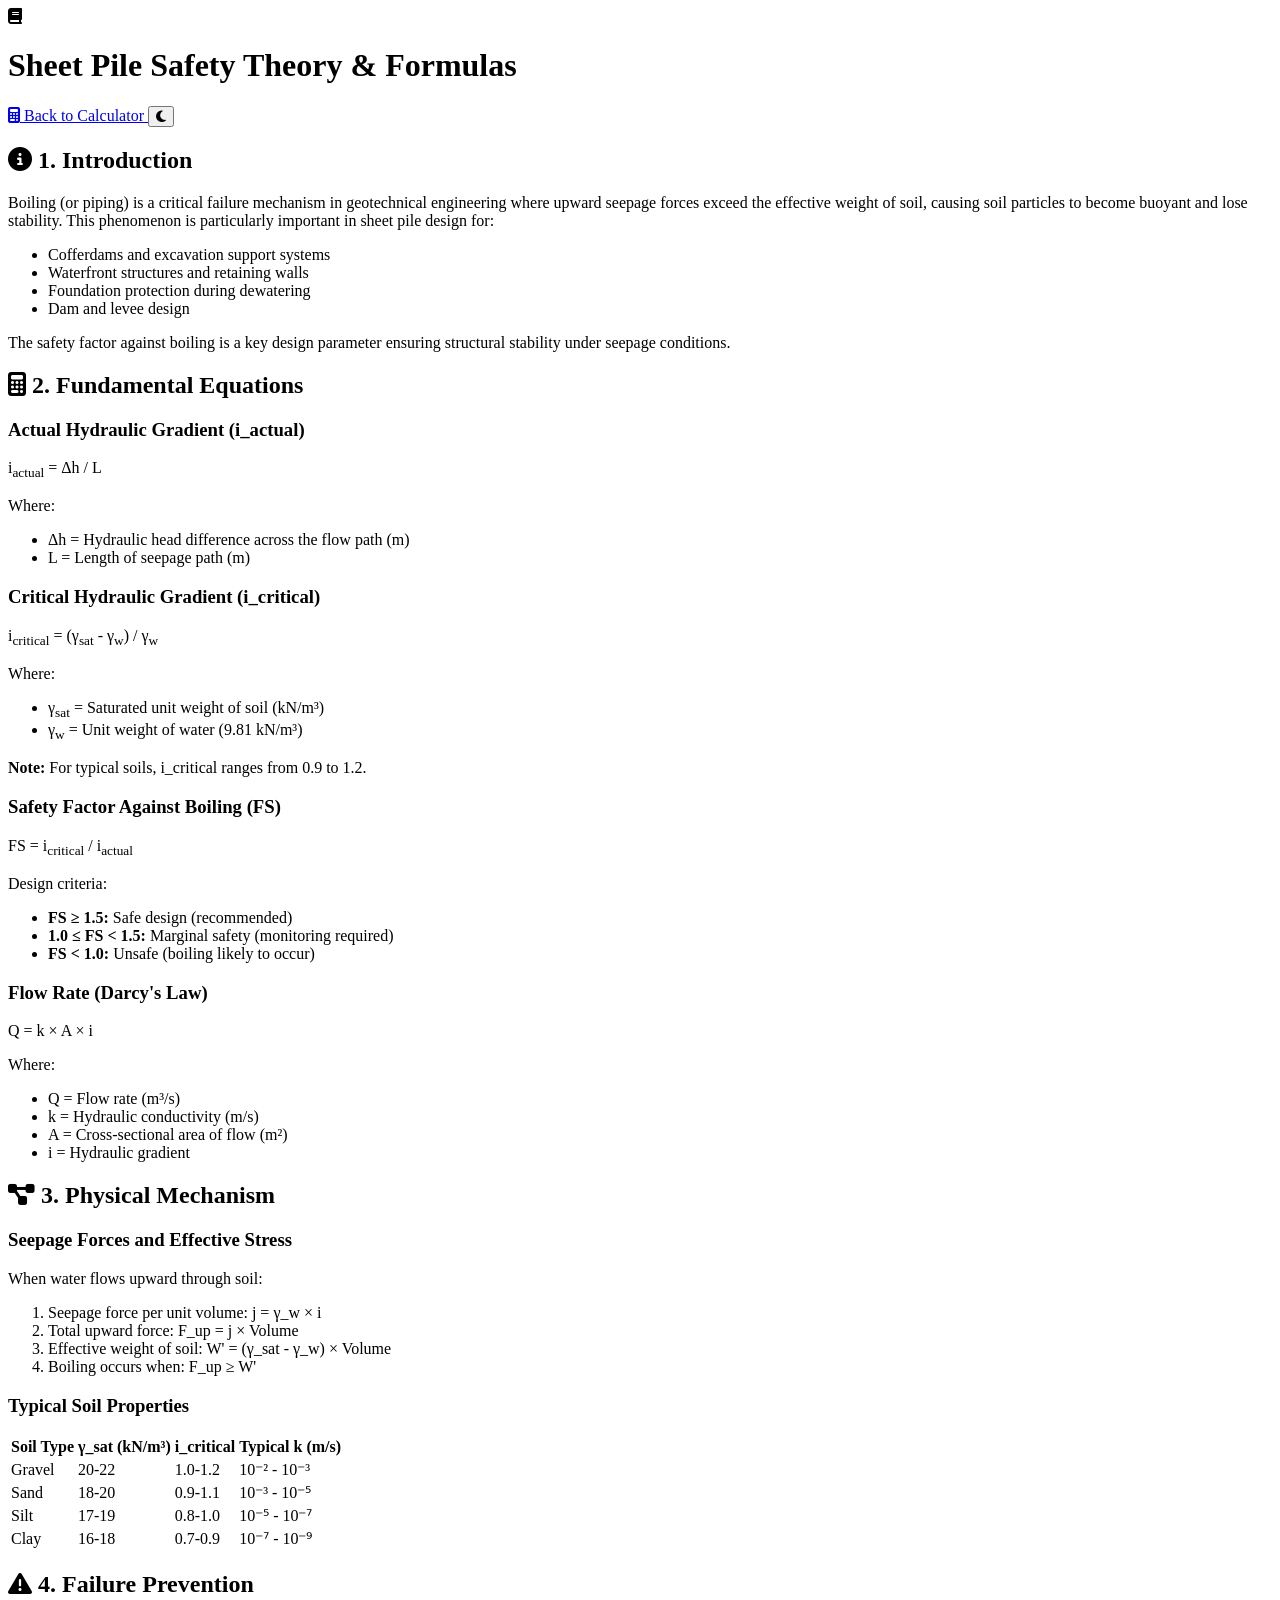
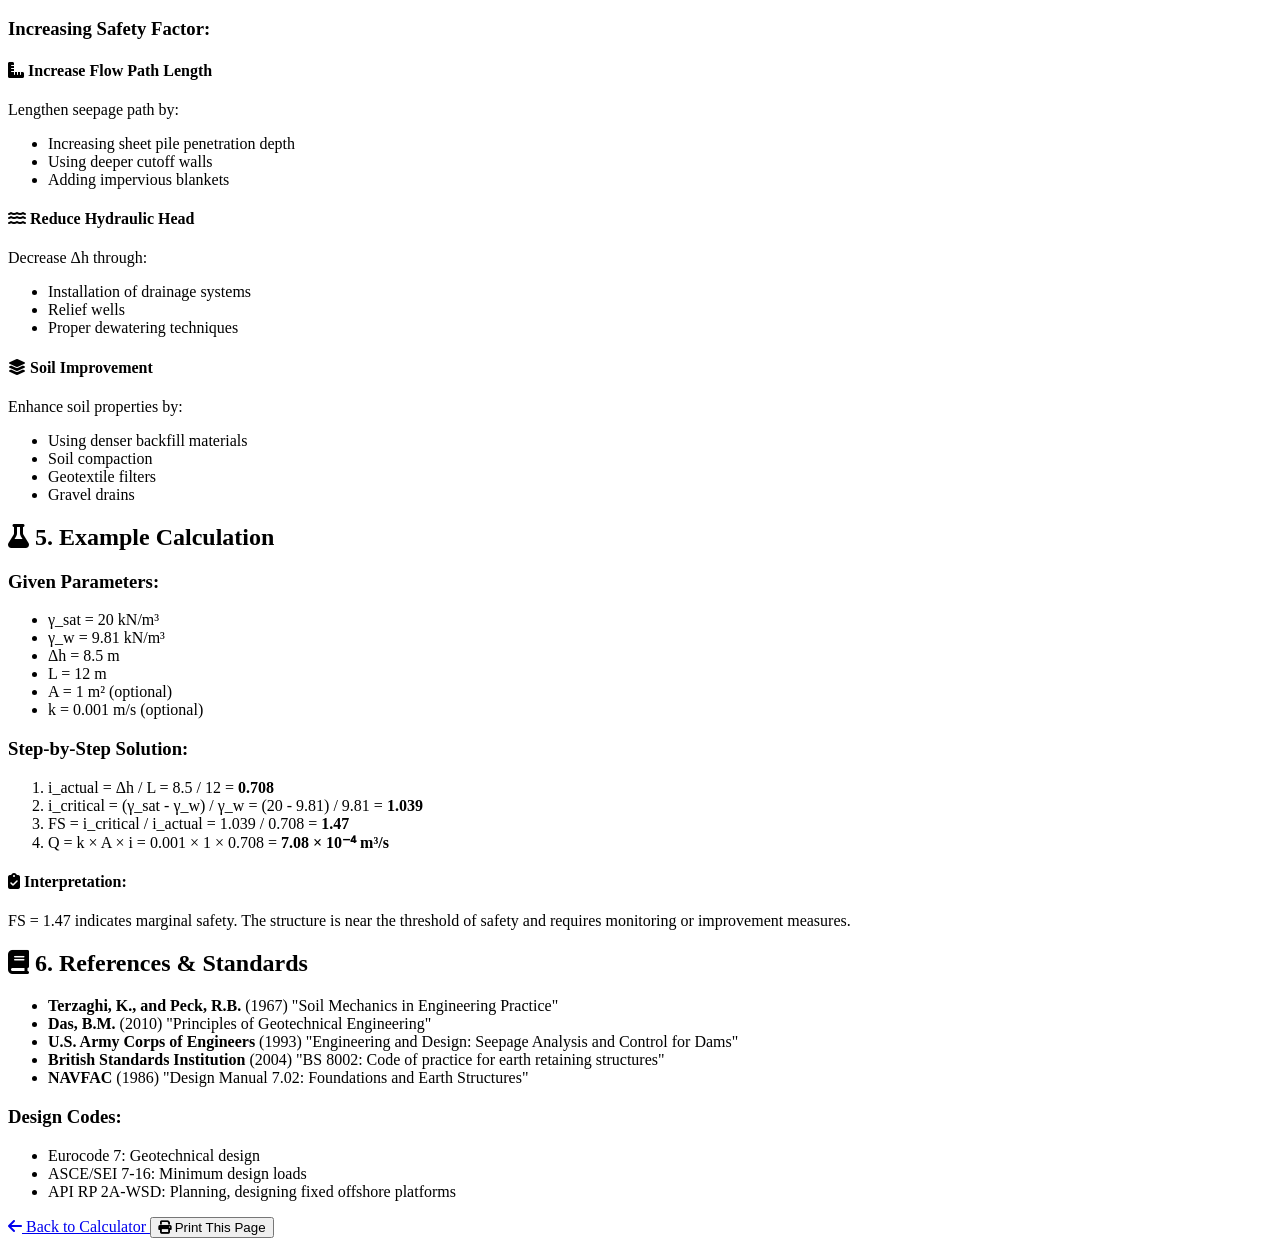
==== theory.html @ e041d914 "Create theory.html" ====
<!DOCTYPE html>
<html lang="en">
<head>
<meta charset="UTF-8">
<meta name="viewport" content="width=device-width, initial-scale=1.0">
<title>Sheet Pile Safety Theory</title>
<link href="https://fonts.googleapis.com/css2?family=Inter:wght@400;500;600;700&display=swap" rel="stylesheet">
<link rel="stylesheet" href="https://cdnjs.cloudflare.com/ajax/libs/font-awesome/6.4.0/css/all.min.css">
<link rel="stylesheet" href="style.css">
</head>
<body>
<header class="main-header">
<div class="header-content">
<div class="logo">
<i class="fas fa-book"></i>
<h1>Sheet Pile Safety Theory & Formulas</h1>
</div>
<div class="header-actions">
<a href="index.html" class="btn btn-outline">
<i class="fas fa-calculator"></i> Back to Calculator
</a>
<button id="themeToggle" class="theme-toggle">
<i class="fas fa-moon"></i>
</button>
</div>
</div>
</header>

<div class="container-theory">
<section>
<h2><i class="fas fa-info-circle"></i> 1. Introduction</h2>
<p>Boiling (or piping) is a critical failure mechanism in geotechnical engineering where upward seepage forces exceed the effective weight of soil, causing soil particles to become buoyant and lose stability. This phenomenon is particularly important in sheet pile design for:</p>
<ul>
<li>Cofferdams and excavation support systems</li>
<li>Waterfront structures and retaining walls</li>
<li>Foundation protection during dewatering</li>
<li>Dam and levee design</li>
</ul>
<p>The safety factor against boiling is a key design parameter ensuring structural stability under seepage conditions.</p>
</section>

<section>
<h2><i class="fas fa-calculator"></i> 2. Fundamental Equations</h2>

<div class="formula-box">
<h3>Actual Hydraulic Gradient (i_actual)</h3>
<div class="formula">
i<sub>actual</sub> = Δh / L
</div>
<p>Where:</p>
<ul>
<li>Δh = Hydraulic head difference across the flow path (m)</li>
<li>L = Length of seepage path (m)</li>
</ul>
</div>

<div class="formula-box">
<h3>Critical Hydraulic Gradient (i_critical)</h3>
<div class="formula">
i<sub>critical</sub> = (γ<sub>sat</sub> - γ<sub>w</sub>) / γ<sub>w</sub>
</div>
<p>Where:</p>
<ul>
<li>γ<sub>sat</sub> = Saturated unit weight of soil (kN/m³)</li>
<li>γ<sub>w</sub> = Unit weight of water (9.81 kN/m³)</li>
</ul>
<p><strong>Note:</strong> For typical soils, i_critical ranges from 0.9 to 1.2.</p>
</div>

<div class="formula-box">
<h3>Safety Factor Against Boiling (FS)</h3>
<div class="formula">
FS = i<sub>critical</sub> / i<sub>actual</sub>
</div>
<p>Design criteria:</p>
<ul>
<li><strong>FS ≥ 1.5:</strong> Safe design (recommended)</li>
<li><strong>1.0 ≤ FS < 1.5:</strong> Marginal safety (monitoring required)</li>
<li><strong>FS < 1.0:</strong> Unsafe (boiling likely to occur)</li>
</ul>
</div>

<div class="formula-box">
<h3>Flow Rate (Darcy's Law)</h3>
<div class="formula">
Q = k × A × i
</div>
<p>Where:</p>
<ul>
<li>Q = Flow rate (m³/s)</li>
<li>k = Hydraulic conductivity (m/s)</li>
<li>A = Cross-sectional area of flow (m²)</li>
<li>i = Hydraulic gradient</li>
</ul>
</div>
</section>

<section>
<h2><i class="fas fa-project-diagram"></i> 3. Physical Mechanism</h2>
<div class="diagram-explain">
<h3>Seepage Forces and Effective Stress</h3>
<p>When water flows upward through soil:</p>
<ol>
<li>Seepage force per unit volume: j = γ_w × i</li>
<li>Total upward force: F_up = j × Volume</li>
<li>Effective weight of soil: W' = (γ_sat - γ_w) × Volume</li>
<li>Boiling occurs when: F_up ≥ W'</li>
</ol>

<h3>Typical Soil Properties</h3>
<div class="table-container">
<table>
<thead>
<tr>
<th>Soil Type</th>
<th>γ_sat (kN/m³)</th>
<th>i_critical</th>
<th>Typical k (m/s)</th>
</tr>
</thead>
<tbody>
<tr>
<td>Gravel</td>
<td>20-22</td>
<td>1.0-1.2</td>
<td>10⁻² - 10⁻³</td>
</tr>
<tr>
<td>Sand</td>
<td>18-20</td>
<td>0.9-1.1</td>
<td>10⁻³ - 10⁻⁵</td>
</tr>
<tr>
<td>Silt</td>
<td>17-19</td>
<td>0.8-1.0</td>
<td>10⁻⁵ - 10⁻⁷</td>
</tr>
<tr>
<td>Clay</td>
<td>16-18</td>
<td>0.7-0.9</td>
<td>10⁻⁷ - 10⁻⁹</td>
</tr>
</tbody>
</table>
</div>
</div>
</section>

<section>
<h2><i class="fas fa-exclamation-triangle"></i> 4. Failure Prevention</h2>
<h3>Increasing Safety Factor:</h3>
<div class="prevention-methods">
<div class="method">
<h4><i class="fas fa-ruler-combined"></i> Increase Flow Path Length</h4>
<p>Lengthen seepage path by:</p>
<ul>
<li>Increasing sheet pile penetration depth</li>
<li>Using deeper cutoff walls</li>
<li>Adding impervious blankets</li>
</ul>
</div>

<div class="method">
<h4><i class="fas fa-water"></i> Reduce Hydraulic Head</h4>
<p>Decrease Δh through:</p>
<ul>
<li>Installation of drainage systems</li>
<li>Relief wells</li>
<li>Proper dewatering techniques</li>
</ul>
</div>

<div class="method">
<h4><i class="fas fa-layer-group"></i> Soil Improvement</h4>
<p>Enhance soil properties by:</p>
<ul>
<li>Using denser backfill materials</li>
<li>Soil compaction</li>
<li>Geotextile filters</li>
<li>Gravel drains</li>
</ul>
</div>
</div>
</section>

<section>
<h2><i class="fas fa-flask"></i> 5. Example Calculation</h2>
<div class="example-case">
<h3>Given Parameters:</h3>
<ul>
<li>γ_sat = 20 kN/m³</li>
<li>γ_w = 9.81 kN/m³</li>
<li>Δh = 8.5 m</li>
<li>L = 12 m</li>
<li>A = 1 m² (optional)</li>
<li>k = 0.001 m/s (optional)</li>
</ul>

<h3>Step-by-Step Solution:</h3>
<ol>
<li>i_actual = Δh / L = 8.5 / 12 = <strong>0.708</strong></li>
<li>i_critical = (γ_sat - γ_w) / γ_w = (20 - 9.81) / 9.81 = <strong>1.039</strong></li>
<li>FS = i_critical / i_actual = 1.039 / 0.708 = <strong>1.47</strong></li>
<li>Q = k × A × i = 0.001 × 1 × 0.708 = <strong>7.08 × 10⁻⁴ m³/s</strong></li>
</ol>

<div class="interpretation">
<h4><i class="fas fa-clipboard-check"></i> Interpretation:</h4>
<p>FS = 1.47 indicates marginal safety. The structure is near the threshold of safety and requires monitoring or improvement measures.</p>
</div>
</div>
</section>

<section>
<h2><i class="fas fa-book"></i> 6. References & Standards</h2>
<div class="references">
<ul>
<li><strong>Terzaghi, K., and Peck, R.B.</strong> (1967) "Soil Mechanics in Engineering Practice"</li>
<li><strong>Das, B.M.</strong> (2010) "Principles of Geotechnical Engineering"</li>
<li><strong>U.S. Army Corps of Engineers</strong> (1993) "Engineering and Design: Seepage Analysis and Control for Dams"</li>
<li><strong>British Standards Institution</strong> (2004) "BS 8002: Code of practice for earth retaining structures"</li>
<li><strong>NAVFAC</strong> (1986) "Design Manual 7.02: Foundations and Earth Structures"</li>
</ul>

<h3>Design Codes:</h3>
<ul>
<li>Eurocode 7: Geotechnical design</li>
<li>ASCE/SEI 7-16: Minimum design loads</li>
<li>API RP 2A-WSD: Planning, designing fixed offshore platforms</li>
</ul>
</div>
</section>

<div class="navigation-buttons">
<a href="index.html" class="btn btn-primary">
<i class="fas fa-arrow-left"></i> Back to Calculator
</a>
<button class="btn btn-secondary" onclick="window.print()">
<i class="fas fa-print"></i> Print This Page
</button>
</div>
</div>

<script src="script.js"></script>
</body>
</html>
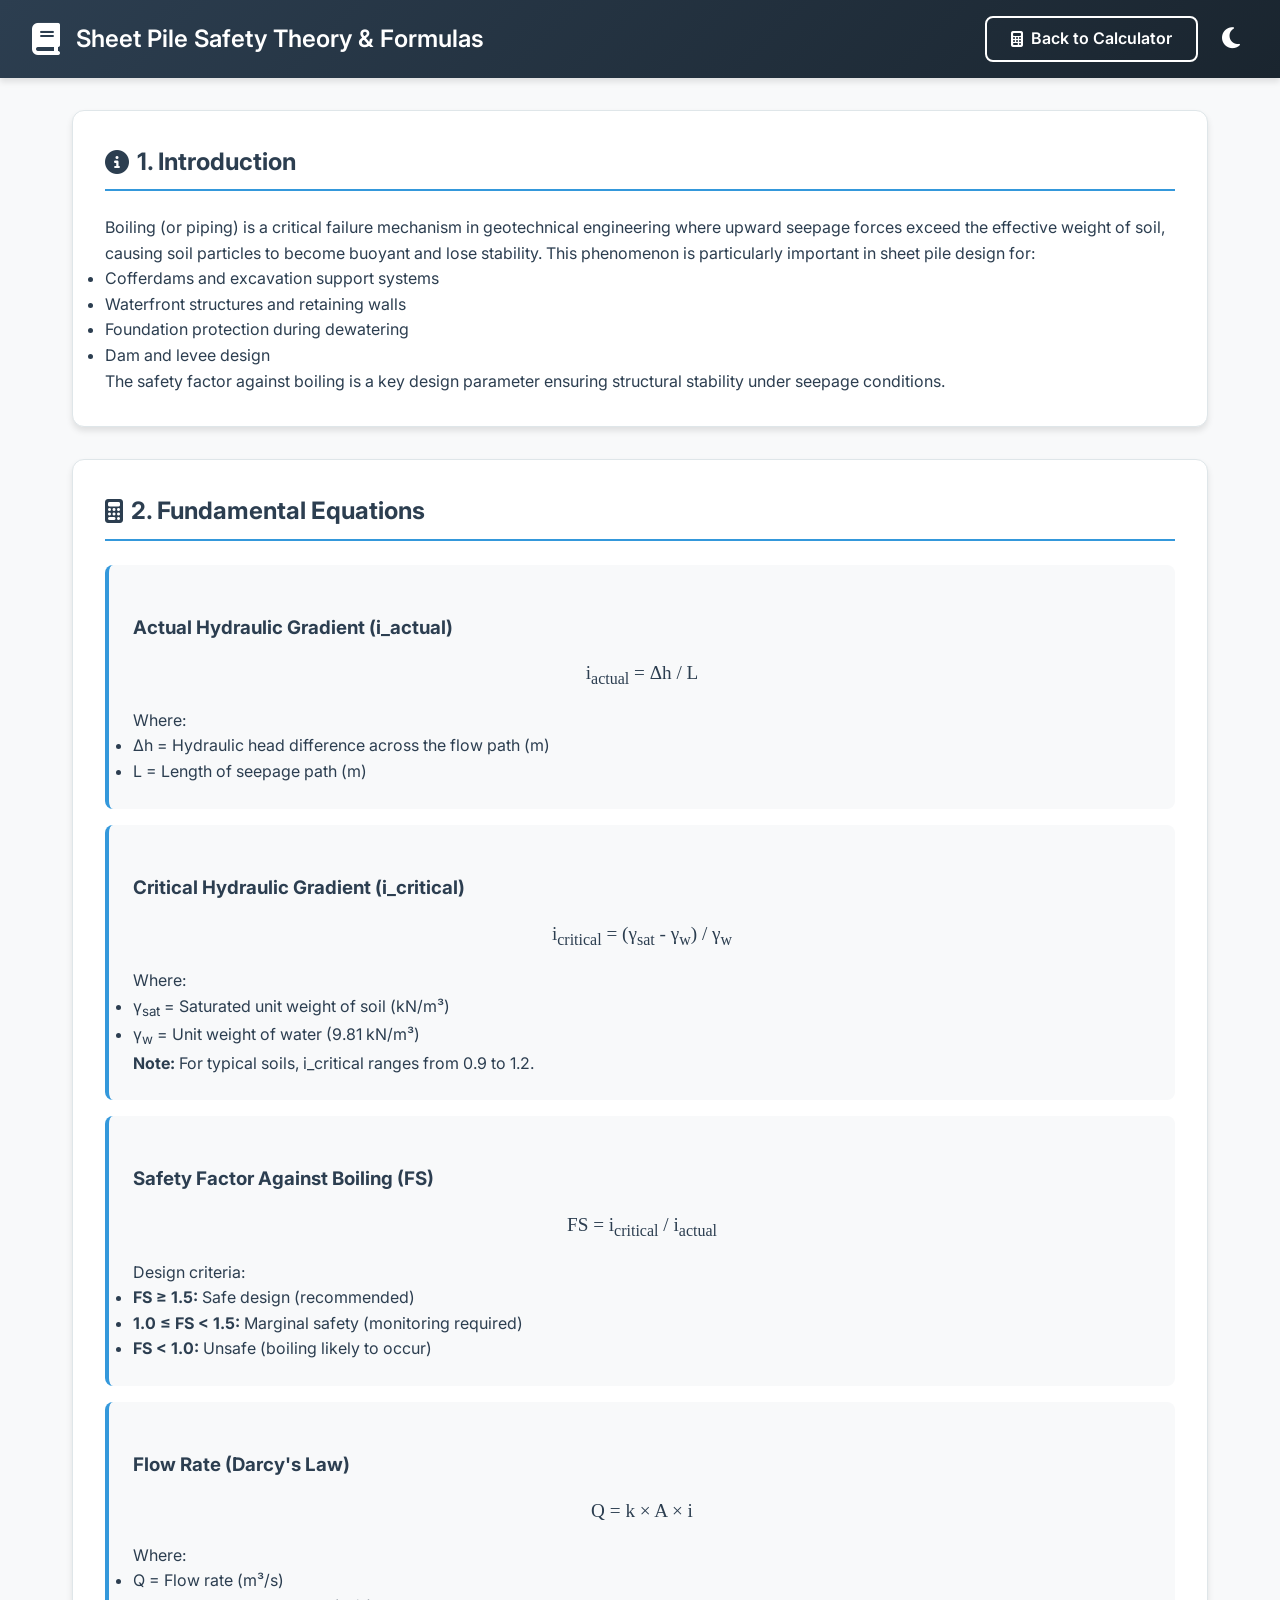
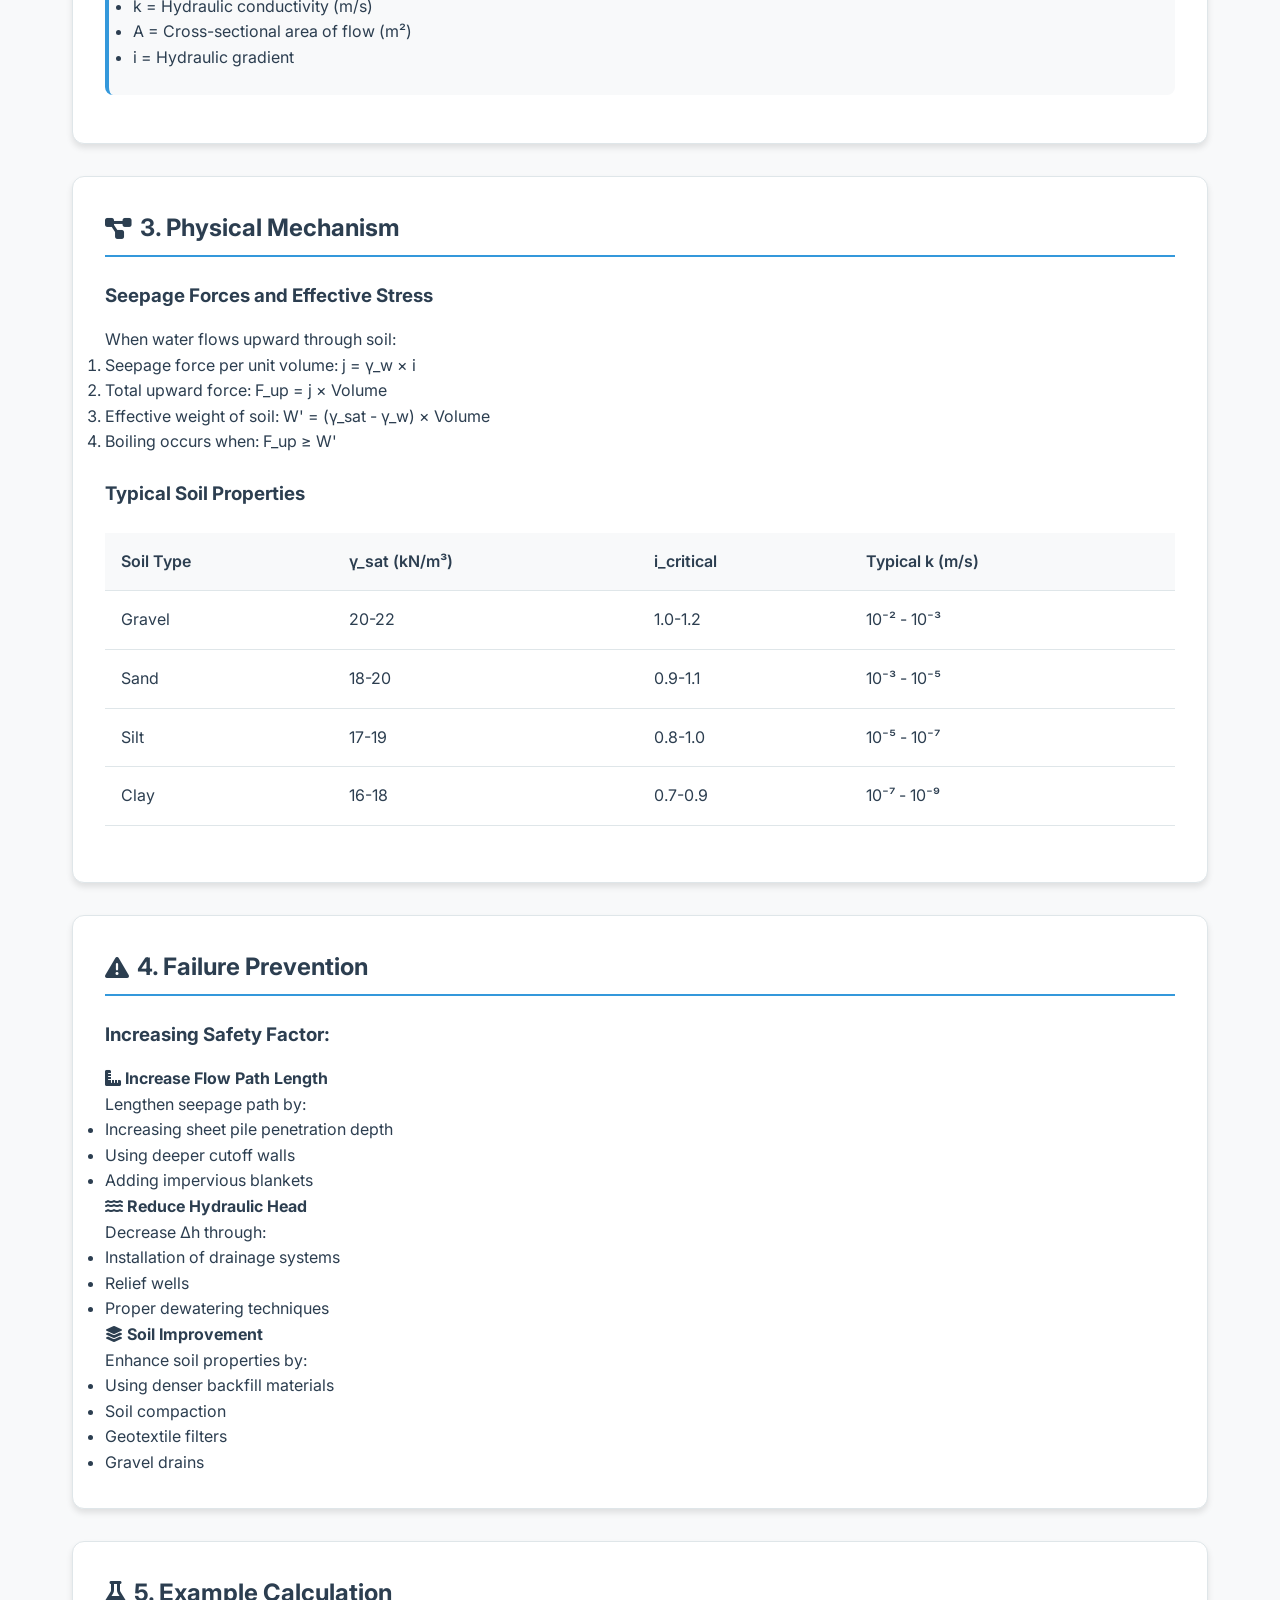
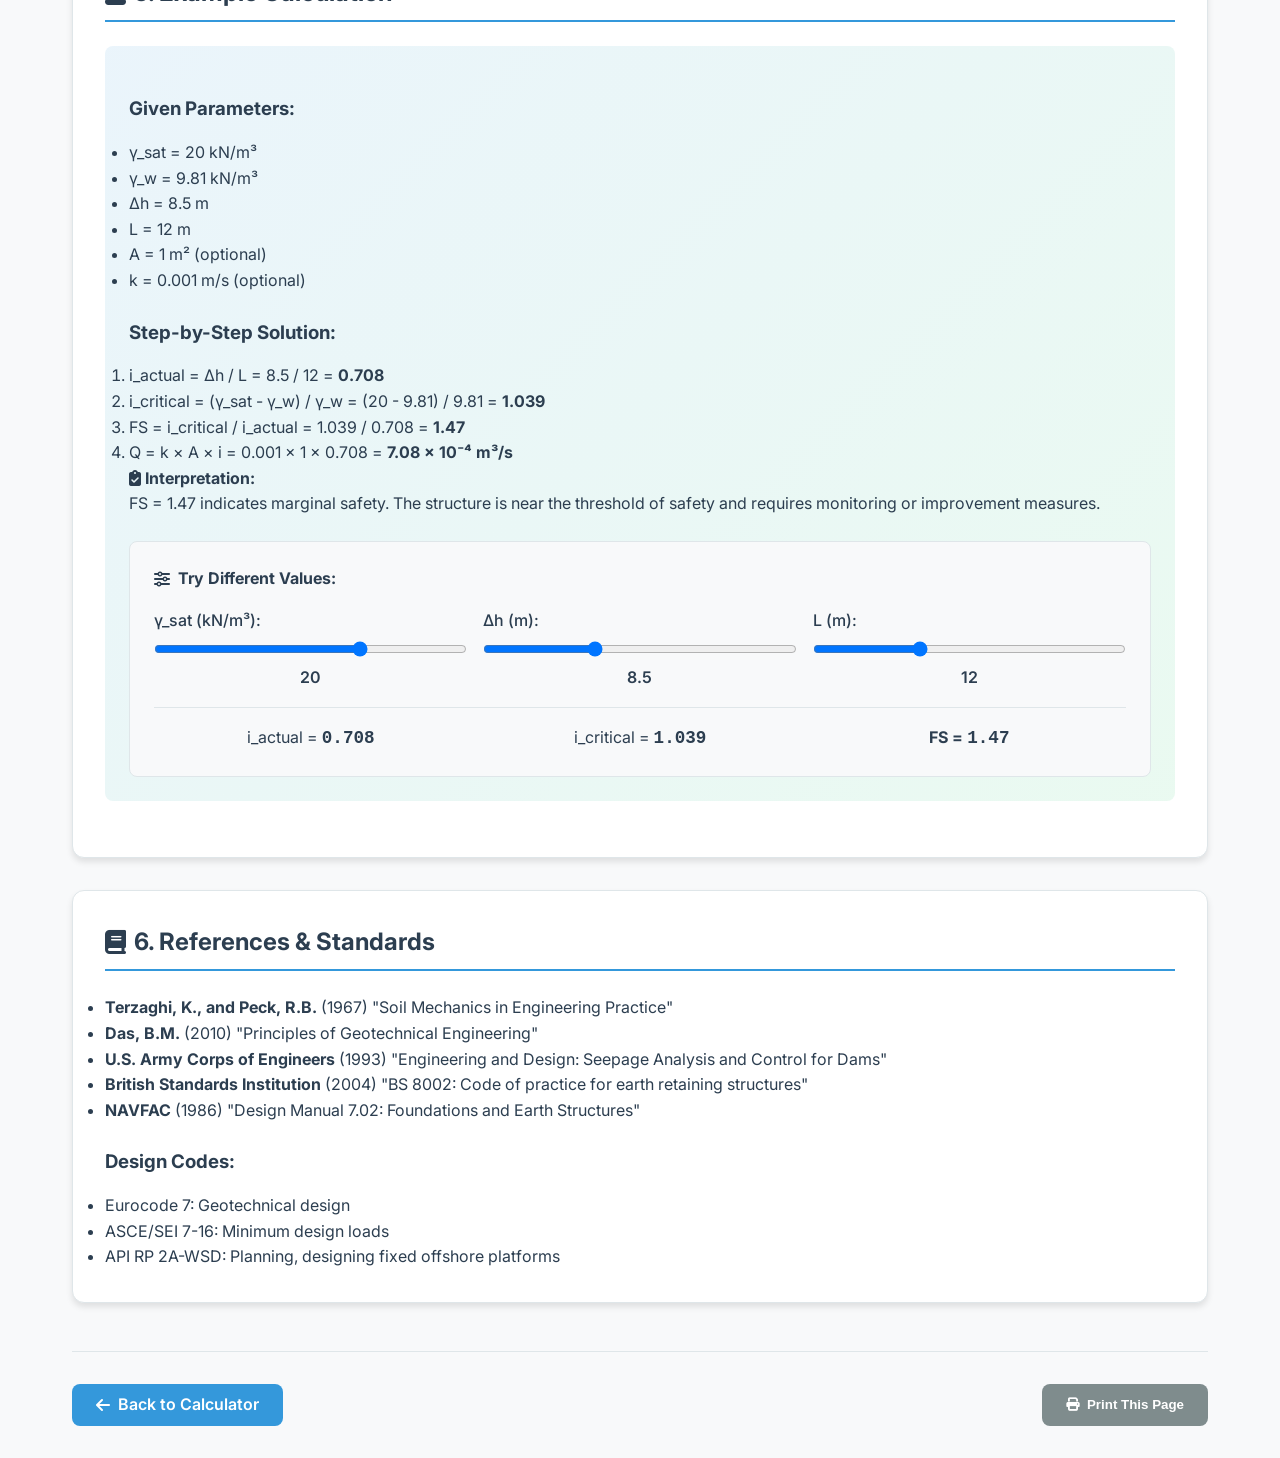
==== commit 8936f7b3: "Update theory.html" ====
--- a/theory.html
+++ b/theory.html
@@ -1,249 +1,249 @@
 <!DOCTYPE html>
 <html lang="en">
 <head>
-<meta charset="UTF-8">
-<meta name="viewport" content="width=device-width, initial-scale=1.0">
-<title>Sheet Pile Safety Theory</title>
-<link href="https://fonts.googleapis.com/css2?family=Inter:wght@400;500;600;700&display=swap" rel="stylesheet">
-<link rel="stylesheet" href="https://cdnjs.cloudflare.com/ajax/libs/font-awesome/6.4.0/css/all.min.css">
-<link rel="stylesheet" href="style.css">
+    <meta charset="UTF-8">
+    <meta name="viewport" content="width=device-width, initial-scale=1.0">
+    <title>Sheet Pile Safety Theory</title>
+    <link href="https://fonts.googleapis.com/css2?family=Inter:wght@400;500;600;700&display=swap" rel="stylesheet">
+    <link rel="stylesheet" href="https://cdnjs.cloudflare.com/ajax/libs/font-awesome/6.4.0/css/all.min.css">
+    <link rel="stylesheet" href="style.css">
 </head>
 <body>
-<header class="main-header">
-<div class="header-content">
-<div class="logo">
-<i class="fas fa-book"></i>
-<h1>Sheet Pile Safety Theory & Formulas</h1>
-</div>
-<div class="header-actions">
-<a href="index.html" class="btn btn-outline">
-<i class="fas fa-calculator"></i> Back to Calculator
-</a>
-<button id="themeToggle" class="theme-toggle">
-<i class="fas fa-moon"></i>
-</button>
-</div>
-</div>
-</header>
-
-<div class="container-theory">
-<section>
-<h2><i class="fas fa-info-circle"></i> 1. Introduction</h2>
-<p>Boiling (or piping) is a critical failure mechanism in geotechnical engineering where upward seepage forces exceed the effective weight of soil, causing soil particles to become buoyant and lose stability. This phenomenon is particularly important in sheet pile design for:</p>
-<ul>
-<li>Cofferdams and excavation support systems</li>
-<li>Waterfront structures and retaining walls</li>
-<li>Foundation protection during dewatering</li>
-<li>Dam and levee design</li>
-</ul>
-<p>The safety factor against boiling is a key design parameter ensuring structural stability under seepage conditions.</p>
-</section>
-
-<section>
-<h2><i class="fas fa-calculator"></i> 2. Fundamental Equations</h2>
-
-<div class="formula-box">
-<h3>Actual Hydraulic Gradient (i_actual)</h3>
-<div class="formula">
-i<sub>actual</sub> = Δh / L
-</div>
-<p>Where:</p>
-<ul>
-<li>Δh = Hydraulic head difference across the flow path (m)</li>
-<li>L = Length of seepage path (m)</li>
-</ul>
-</div>
-
-<div class="formula-box">
-<h3>Critical Hydraulic Gradient (i_critical)</h3>
-<div class="formula">
-i<sub>critical</sub> = (γ<sub>sat</sub> - γ<sub>w</sub>) / γ<sub>w</sub>
-</div>
-<p>Where:</p>
-<ul>
-<li>γ<sub>sat</sub> = Saturated unit weight of soil (kN/m³)</li>
-<li>γ<sub>w</sub> = Unit weight of water (9.81 kN/m³)</li>
-</ul>
-<p><strong>Note:</strong> For typical soils, i_critical ranges from 0.9 to 1.2.</p>
-</div>
-
-<div class="formula-box">
-<h3>Safety Factor Against Boiling (FS)</h3>
-<div class="formula">
-FS = i<sub>critical</sub> / i<sub>actual</sub>
-</div>
-<p>Design criteria:</p>
-<ul>
-<li><strong>FS ≥ 1.5:</strong> Safe design (recommended)</li>
-<li><strong>1.0 ≤ FS < 1.5:</strong> Marginal safety (monitoring required)</li>
-<li><strong>FS < 1.0:</strong> Unsafe (boiling likely to occur)</li>
-</ul>
-</div>
-
-<div class="formula-box">
-<h3>Flow Rate (Darcy's Law)</h3>
-<div class="formula">
-Q = k × A × i
-</div>
-<p>Where:</p>
-<ul>
-<li>Q = Flow rate (m³/s)</li>
-<li>k = Hydraulic conductivity (m/s)</li>
-<li>A = Cross-sectional area of flow (m²)</li>
-<li>i = Hydraulic gradient</li>
-</ul>
-</div>
-</section>
-
-<section>
-<h2><i class="fas fa-project-diagram"></i> 3. Physical Mechanism</h2>
-<div class="diagram-explain">
-<h3>Seepage Forces and Effective Stress</h3>
-<p>When water flows upward through soil:</p>
-<ol>
-<li>Seepage force per unit volume: j = γ_w × i</li>
-<li>Total upward force: F_up = j × Volume</li>
-<li>Effective weight of soil: W' = (γ_sat - γ_w) × Volume</li>
-<li>Boiling occurs when: F_up ≥ W'</li>
-</ol>
-
-<h3>Typical Soil Properties</h3>
-<div class="table-container">
-<table>
-<thead>
-<tr>
-<th>Soil Type</th>
-<th>γ_sat (kN/m³)</th>
-<th>i_critical</th>
-<th>Typical k (m/s)</th>
-</tr>
-</thead>
-<tbody>
-<tr>
-<td>Gravel</td>
-<td>20-22</td>
-<td>1.0-1.2</td>
-<td>10⁻² - 10⁻³</td>
-</tr>
-<tr>
-<td>Sand</td>
-<td>18-20</td>
-<td>0.9-1.1</td>
-<td>10⁻³ - 10⁻⁵</td>
-</tr>
-<tr>
-<td>Silt</td>
-<td>17-19</td>
-<td>0.8-1.0</td>
-<td>10⁻⁵ - 10⁻⁷</td>
-</tr>
-<tr>
-<td>Clay</td>
-<td>16-18</td>
-<td>0.7-0.9</td>
-<td>10⁻⁷ - 10⁻⁹</td>
-</tr>
-</tbody>
-</table>
-</div>
-</div>
-</section>
-
-<section>
-<h2><i class="fas fa-exclamation-triangle"></i> 4. Failure Prevention</h2>
-<h3>Increasing Safety Factor:</h3>
-<div class="prevention-methods">
-<div class="method">
-<h4><i class="fas fa-ruler-combined"></i> Increase Flow Path Length</h4>
-<p>Lengthen seepage path by:</p>
-<ul>
-<li>Increasing sheet pile penetration depth</li>
-<li>Using deeper cutoff walls</li>
-<li>Adding impervious blankets</li>
-</ul>
-</div>
-
-<div class="method">
-<h4><i class="fas fa-water"></i> Reduce Hydraulic Head</h4>
-<p>Decrease Δh through:</p>
-<ul>
-<li>Installation of drainage systems</li>
-<li>Relief wells</li>
-<li>Proper dewatering techniques</li>
-</ul>
-</div>
-
-<div class="method">
-<h4><i class="fas fa-layer-group"></i> Soil Improvement</h4>
-<p>Enhance soil properties by:</p>
-<ul>
-<li>Using denser backfill materials</li>
-<li>Soil compaction</li>
-<li>Geotextile filters</li>
-<li>Gravel drains</li>
-</ul>
-</div>
-</div>
-</section>
-
-<section>
-<h2><i class="fas fa-flask"></i> 5. Example Calculation</h2>
-<div class="example-case">
-<h3>Given Parameters:</h3>
-<ul>
-<li>γ_sat = 20 kN/m³</li>
-<li>γ_w = 9.81 kN/m³</li>
-<li>Δh = 8.5 m</li>
-<li>L = 12 m</li>
-<li>A = 1 m² (optional)</li>
-<li>k = 0.001 m/s (optional)</li>
-</ul>
-
-<h3>Step-by-Step Solution:</h3>
-<ol>
-<li>i_actual = Δh / L = 8.5 / 12 = <strong>0.708</strong></li>
-<li>i_critical = (γ_sat - γ_w) / γ_w = (20 - 9.81) / 9.81 = <strong>1.039</strong></li>
-<li>FS = i_critical / i_actual = 1.039 / 0.708 = <strong>1.47</strong></li>
-<li>Q = k × A × i = 0.001 × 1 × 0.708 = <strong>7.08 × 10⁻⁴ m³/s</strong></li>
-</ol>
-
-<div class="interpretation">
-<h4><i class="fas fa-clipboard-check"></i> Interpretation:</h4>
-<p>FS = 1.47 indicates marginal safety. The structure is near the threshold of safety and requires monitoring or improvement measures.</p>
-</div>
-</div>
-</section>
-
-<section>
-<h2><i class="fas fa-book"></i> 6. References & Standards</h2>
-<div class="references">
-<ul>
-<li><strong>Terzaghi, K., and Peck, R.B.</strong> (1967) "Soil Mechanics in Engineering Practice"</li>
-<li><strong>Das, B.M.</strong> (2010) "Principles of Geotechnical Engineering"</li>
-<li><strong>U.S. Army Corps of Engineers</strong> (1993) "Engineering and Design: Seepage Analysis and Control for Dams"</li>
-<li><strong>British Standards Institution</strong> (2004) "BS 8002: Code of practice for earth retaining structures"</li>
-<li><strong>NAVFAC</strong> (1986) "Design Manual 7.02: Foundations and Earth Structures"</li>
-</ul>
-
-<h3>Design Codes:</h3>
-<ul>
-<li>Eurocode 7: Geotechnical design</li>
-<li>ASCE/SEI 7-16: Minimum design loads</li>
-<li>API RP 2A-WSD: Planning, designing fixed offshore platforms</li>
-</ul>
-</div>
-</section>
-
-<div class="navigation-buttons">
-<a href="index.html" class="btn btn-primary">
-<i class="fas fa-arrow-left"></i> Back to Calculator
-</a>
-<button class="btn btn-secondary" onclick="window.print()">
-<i class="fas fa-print"></i> Print This Page
-</button>
-</div>
-</div>
-
-<script src="script.js"></script>
+    <header class="main-header">
+        <div class="header-content">
+            <div class="logo">
+                <i class="fas fa-book"></i>
+                <h1>Sheet Pile Safety Theory & Formulas</h1>
+            </div>
+            <div class="header-actions">
+                <a href="index.html" class="btn btn-outline">
+                    <i class="fas fa-calculator"></i> Back to Calculator
+                </a>
+                <button id="themeToggle" class="theme-toggle">
+                    <i class="fas fa-moon"></i>
+                </button>
+            </div>
+        </div>
+    </header>
+
+    <div class="container-theory">
+        <section>
+            <h2><i class="fas fa-info-circle"></i> 1. Introduction</h2>
+            <p>Boiling (or piping) is a critical failure mechanism in geotechnical engineering where upward seepage forces exceed the effective weight of soil, causing soil particles to become buoyant and lose stability. This phenomenon is particularly important in sheet pile design for:</p>
+            <ul>
+                <li>Cofferdams and excavation support systems</li>
+                <li>Waterfront structures and retaining walls</li>
+                <li>Foundation protection during dewatering</li>
+                <li>Dam and levee design</li>
+            </ul>
+            <p>The safety factor against boiling is a key design parameter ensuring structural stability under seepage conditions.</p>
+        </section>
+
+        <section>
+            <h2><i class="fas fa-calculator"></i> 2. Fundamental Equations</h2>
+
+            <div class="formula-box">
+                <h3>Actual Hydraulic Gradient (i_actual)</h3>
+                <div class="formula">
+                    i<sub>actual</sub> = Δh / L
+                </div>
+                <p>Where:</p>
+                <ul>
+                    <li>Δh = Hydraulic head difference across the flow path (m)</li>
+                    <li>L = Length of seepage path (m)</li>
+                </ul>
+            </div>
+
+            <div class="formula-box">
+                <h3>Critical Hydraulic Gradient (i_critical)</h3>
+                <div class="formula">
+                    i<sub>critical</sub> = (γ<sub>sat</sub> - γ<sub>w</sub>) / γ<sub>w</sub>
+                </div>
+                <p>Where:</p>
+                <ul>
+                    <li>γ<sub>sat</sub> = Saturated unit weight of soil (kN/m³)</li>
+                    <li>γ<sub>w</sub> = Unit weight of water (9.81 kN/m³)</li>
+                </ul>
+                <p><strong>Note:</strong> For typical soils, i_critical ranges from 0.9 to 1.2.</p>
+            </div>
+
+            <div class="formula-box">
+                <h3>Safety Factor Against Boiling (FS)</h3>
+                <div class="formula">
+                    FS = i<sub>critical</sub> / i<sub>actual</sub>
+                </div>
+                <p>Design criteria:</p>
+                <ul>
+                    <li><strong>FS ≥ 1.5:</strong> Safe design (recommended)</li>
+                    <li><strong>1.0 ≤ FS < 1.5:</strong> Marginal safety (monitoring required)</li>
+                    <li><strong>FS < 1.0:</strong> Unsafe (boiling likely to occur)</li>
+                </ul>
+            </div>
+
+            <div class="formula-box">
+                <h3>Flow Rate (Darcy's Law)</h3>
+                <div class="formula">
+                    Q = k × A × i
+                </div>
+                <p>Where:</p>
+                <ul>
+                    <li>Q = Flow rate (m³/s)</li>
+                    <li>k = Hydraulic conductivity (m/s)</li>
+                    <li>A = Cross-sectional area of flow (m²)</li>
+                    <li>i = Hydraulic gradient</li>
+                </ul>
+            </div>
+        </section>
+
+        <section>
+            <h2><i class="fas fa-project-diagram"></i> 3. Physical Mechanism</h2>
+            <div class="diagram-explain">
+                <h3>Seepage Forces and Effective Stress</h3>
+                <p>When water flows upward through soil:</p>
+                <ol>
+                    <li>Seepage force per unit volume: j = γ_w × i</li>
+                    <li>Total upward force: F_up = j × Volume</li>
+                    <li>Effective weight of soil: W' = (γ_sat - γ_w) × Volume</li>
+                    <li>Boiling occurs when: F_up ≥ W'</li>
+                </ol>
+
+                <h3>Typical Soil Properties</h3>
+                <div class="table-container">
+                    <table>
+                        <thead>
+                            <tr>
+                                <th>Soil Type</th>
+                                <th>γ_sat (kN/m³)</th>
+                                <th>i_critical</th>
+                                <th>Typical k (m/s)</th>
+                            </tr>
+                        </thead>
+                        <tbody>
+                            <tr>
+                                <td>Gravel</td>
+                                <td>20-22</td>
+                                <td>1.0-1.2</td>
+                                <td>10⁻² - 10⁻³</td>
+                            </tr>
+                            <tr>
+                                <td>Sand</td>
+                                <td>18-20</td>
+                                <td>0.9-1.1</td>
+                                <td>10⁻³ - 10⁻⁵</td>
+                            </tr>
+                            <tr>
+                                <td>Silt</td>
+                                <td>17-19</td>
+                                <td>0.8-1.0</td>
+                                <td>10⁻⁵ - 10⁻⁷</td>
+                            </tr>
+                            <tr>
+                                <td>Clay</td>
+                                <td>16-18</td>
+                                <td>0.7-0.9</td>
+                                <td>10⁻⁷ - 10⁻⁹</td>
+                            </tr>
+                        </tbody>
+                    </table>
+                </div>
+            </div>
+        </section>
+
+        <section>
+            <h2><i class="fas fa-exclamation-triangle"></i> 4. Failure Prevention</h2>
+            <h3>Increasing Safety Factor:</h3>
+            <div class="prevention-methods">
+                <div class="method">
+                    <h4><i class="fas fa-ruler-combined"></i> Increase Flow Path Length</h4>
+                    <p>Lengthen seepage path by:</p>
+                    <ul>
+                        <li>Increasing sheet pile penetration depth</li>
+                        <li>Using deeper cutoff walls</li>
+                        <li>Adding impervious blankets</li>
+                    </ul>
+                </div>
+
+                <div class="method">
+                    <h4><i class="fas fa-water"></i> Reduce Hydraulic Head</h4>
+                    <p>Decrease Δh through:</p>
+                    <ul>
+                        <li>Installation of drainage systems</li>
+                        <li>Relief wells</li>
+                        <li>Proper dewatering techniques</li>
+                    </ul>
+                </div>
+
+                <div class="method">
+                    <h4><i class="fas fa-layer-group"></i> Soil Improvement</h4>
+                    <p>Enhance soil properties by:</p>
+                    <ul>
+                        <li>Using denser backfill materials</li>
+                        <li>Soil compaction</li>
+                        <li>Geotextile filters</li>
+                        <li>Gravel drains</li>
+                    </ul>
+                </div>
+            </div>
+        </section>
+
+        <section>
+            <h2><i class="fas fa-flask"></i> 5. Example Calculation</h2>
+            <div class="example-case">
+                <h3>Given Parameters:</h3>
+                <ul>
+                    <li>γ_sat = 20 kN/m³</li>
+                    <li>γ_w = 9.81 kN/m³</li>
+                    <li>Δh = 8.5 m</li>
+                    <li>L = 12 m</li>
+                    <li>A = 1 m² (optional)</li>
+                    <li>k = 0.001 m/s (optional)</li>
+                </ul>
+
+                <h3>Step-by-Step Solution:</h3>
+                <ol>
+                    <li>i_actual = Δh / L = 8.5 / 12 = <strong>0.708</strong></li>
+                    <li>i_critical = (γ_sat - γ_w) / γ_w = (20 - 9.81) / 9.81 = <strong>1.039</strong></li>
+                    <li>FS = i_critical / i_actual = 1.039 / 0.708 = <strong>1.47</strong></li>
+                    <li>Q = k × A × i = 0.001 × 1 × 0.708 = <strong>7.08 × 10⁻⁴ m³/s</strong></li>
+                </ol>
+
+                <div class="interpretation">
+                    <h4><i class="fas fa-clipboard-check"></i> Interpretation:</h4>
+                    <p>FS = 1.47 indicates marginal safety. The structure is near the threshold of safety and requires monitoring or improvement measures.</p>
+                </div>
+            </div>
+        </section>
+
+        <section>
+            <h2><i class="fas fa-book"></i> 6. References & Standards</h2>
+            <div class="references">
+                <ul>
+                    <li><strong>Terzaghi, K., and Peck, R.B.</strong> (1967) "Soil Mechanics in Engineering Practice"</li>
+                    <li><strong>Das, B.M.</strong> (2010) "Principles of Geotechnical Engineering"</li>
+                    <li><strong>U.S. Army Corps of Engineers</strong> (1993) "Engineering and Design: Seepage Analysis and Control for Dams"</li>
+                    <li><strong>British Standards Institution</strong> (2004) "BS 8002: Code of practice for earth retaining structures"</li>
+                    <li><strong>NAVFAC</strong> (1986) "Design Manual 7.02: Foundations and Earth Structures"</li>
+                </ul>
+
+                <h3>Design Codes:</h3>
+                <ul>
+                    <li>Eurocode 7: Geotechnical design</li>
+                    <li>ASCE/SEI 7-16: Minimum design loads</li>
+                    <li>API RP 2A-WSD: Planning, designing fixed offshore platforms</li>
+                </ul>
+            </div>
+        </section>
+
+        <div class="navigation-buttons">
+            <a href="index.html" class="btn btn-primary">
+                <i class="fas fa-arrow-left"></i> Back to Calculator
+            </a>
+            <button class="btn btn-secondary" onclick="window.print()">
+                <i class="fas fa-print"></i> Print This Page
+            </button>
+        </div>
+    </div>
+
+    <script src="script.js"></script>
 </body>
 </html>
--- a/style.css
+++ b/style.css
@@ -0,0 +1,1250 @@
+:root {
+    --primary: #2c3e50;
+    --primary-dark: #1a252f;
+    --secondary: #3498db;
+    --success: #27ae60;
+    --danger: #e74c3c;
+    --warning: #f39c12;
+    --light: #ecf0f1;
+    --dark: #2c3e50;
+    --gray: #7f8c8d;
+    --border: #dfe6e9;
+    --card-bg: white;
+    --body-bg: #f8f9fa;
+    --shadow: 0 4px 6px rgba(0, 0, 0, 0.1);
+    --transition: all 0.3s ease;
+}
+
+.dark-mode {
+    --primary: #3498db;
+    --primary-dark: #2980b9;
+    --secondary: #2ecc71;
+    --light: #2c3e50;
+    --dark: #ecf0f1;
+    --gray: #95a5a6;
+    --border: #34495e;
+    --card-bg: #34495e;
+    --body-bg: #2c3e50;
+    --shadow: 0 4px 6px rgba(0, 0, 0, 0.3);
+}
+
+* {
+    margin: 0;
+    padding: 0;
+    box-sizing: border-box;
+}
+
+body {
+    font-family: 'Inter', sans-serif;
+    background-color: var(--body-bg);
+    color: var(--dark);
+    transition: var(--transition);
+    line-height: 1.6;
+}
+
+/* Custom scrollbar */
+::-webkit-scrollbar {
+    width: 10px;
+    height: 10px;
+}
+
+::-webkit-scrollbar-track {
+    background: var(--body-bg);
+    border-radius: 5px;
+}
+
+::-webkit-scrollbar-thumb {
+    background: var(--gray);
+    border-radius: 5px;
+    border: 2px solid var(--body-bg);
+}
+
+::-webkit-scrollbar-thumb:hover {
+    background: var(--dark);
+}
+
+* {
+    scrollbar-width: thin;
+    scrollbar-color: var(--gray) var(--body-bg);
+}
+
+.main-header {
+    background: linear-gradient(135deg, var(--primary), var(--primary-dark));
+    color: white;
+    padding: 1rem 2rem;
+    box-shadow: var(--shadow);
+    position: sticky;
+    top: 0;
+    z-index: 1000;
+}
+
+.header-content {
+    display: flex;
+    justify-content: space-between;
+    align-items: center;
+    max-width: 1400px;
+    margin: 0 auto;
+}
+
+.logo {
+    display: flex;
+    align-items: center;
+    gap: 1rem;
+}
+
+.logo i {
+    font-size: 2rem;
+}
+
+.logo h1 {
+    font-size: 1.5rem;
+    font-weight: 600;
+}
+
+.header-actions {
+    display: flex;
+    gap: 1rem;
+    align-items: center;
+}
+
+.btn {
+    padding: 0.5rem 1.5rem;
+    border: none;
+    border-radius: 8px;
+    font-weight: 600;
+    cursor: pointer;
+    transition: var(--transition);
+    display: inline-flex;
+    align-items: center;
+    gap: 0.5rem;
+    text-decoration: none;
+}
+
+.btn-outline {
+    background: transparent;
+    border: 2px solid white;
+    color: white;
+}
+
+.btn-outline:hover {
+    background: white;
+    color: var(--primary);
+}
+
+.btn-primary {
+    background: var(--secondary);
+    color: white;
+}
+
+.btn-primary:hover {
+    background: var(--primary);
+    transform: translateY(-2px);
+}
+
+.btn-secondary {
+    background: var(--gray);
+    color: white;
+}
+
+.btn-secondary:hover {
+    background: var(--dark);
+}
+
+.btn-danger {
+    background: var(--danger);
+    color: white;
+}
+
+.btn-danger:hover {
+    background: #c0392b;
+}
+
+.btn-success {
+    background: var(--success);
+    color: white;
+}
+
+.btn-success:hover {
+    background: #229954;
+}
+
+.theme-toggle {
+    background: transparent;
+    border: none;
+    color: white;
+    font-size: 1.5rem;
+    cursor: pointer;
+    padding: 0.5rem;
+    border-radius: 50%;
+    transition: var(--transition);
+}
+
+.theme-toggle:hover {
+    background: rgba(255, 255, 255, 0.1);
+}
+
+.app-container {
+    display: grid;
+    grid-template-columns: 400px 1fr;
+    gap: 2rem;
+    padding: 2rem;
+    max-width: 1400px;
+    margin: 0 auto;
+}
+
+.card {
+    background: var(--card-bg);
+    border-radius: 12px;
+    padding: 1.5rem;
+    box-shadow: var(--shadow);
+    border: 1px solid var(--border);
+    transition: var(--transition);
+}
+
+.card:hover {
+    transform: translateY(-2px);
+    box-shadow: 0 6px 12px rgba(0, 0, 0, 0.15);
+}
+
+.input-section {
+    margin-bottom: 1.5rem;
+}
+
+.input-section h2 {
+    margin-bottom: 1.5rem;
+    color: var(--primary);
+    display: flex;
+    align-items: center;
+    gap: 0.5rem;
+}
+
+.input-group {
+    margin-bottom: 1.25rem;
+    position: relative;
+}
+
+.input-group label {
+    display: flex;
+    align-items: center;
+    gap: 0.5rem;
+    margin-bottom: 0.5rem;
+    font-weight: 600;
+    color: var(--dark);
+}
+
+.input-group label i {
+    color: var(--secondary);
+    width: 20px;
+}
+
+.unit {
+    margin-left: auto;
+    color: var(--gray);
+    font-size: 0.9rem;
+}
+
+.input-group input[type="number"] {
+    width: 100%;
+    padding: 0.75rem;
+    border: 2px solid var(--border);
+    border-radius: 8px;
+    font-size: 1rem;
+    transition: var(--transition);
+    background: var(--card-bg);
+    color: var(--dark);
+}
+
+.input-group input[type="number"]:focus {
+    outline: none;
+    border-color: var(--secondary);
+    box-shadow: 0 0 0 3px rgba(52, 152, 219, 0.1);
+}
+
+/* Input validation styles */
+.input-group.error input {
+    border-color: var(--danger);
+    background-color: rgba(231, 76, 60, 0.1);
+    animation: shake 0.3s ease;
+}
+
+.input-group.warning input {
+    border-color: var(--warning);
+    background-color: rgba(243, 156, 18, 0.1);
+}
+
+.input-group.success input {
+    border-color: var(--success);
+    background-color: rgba(39, 174, 96, 0.1);
+}
+
+.input-group .error-message {
+    color: var(--danger);
+    font-size: 0.8rem;
+    margin-top: 0.25rem;
+    display: none;
+}
+
+.input-group.error .error-message {
+    display: block;
+}
+
+@keyframes shake {
+    0%, 100% { transform: translateX(0); }
+    25% { transform: translateX(-5px); }
+    75% { transform: translateX(5px); }
+}
+
+.tooltip-container {
+    position: relative;
+    display: inline-block;
+    margin-left: 0.5rem;
+}
+
+.tooltip-icon {
+    color: var(--secondary);
+    cursor: help;
+    font-size: 0.9rem;
+}
+
+.tooltip-text {
+    visibility: hidden;
+    position: absolute;
+    bottom: 100%;
+    left: 50%;
+    transform: translateX(-50%);
+    background: var(--dark);
+    color: var(--light);
+    padding: 0.75rem;
+    border-radius: 6px;
+    font-size: 0.85rem;
+    width: 250px;
+    z-index: 1000;
+    opacity: 0;
+    transition: opacity 0.3s, visibility 0.3s;
+    box-shadow: var(--shadow);
+    pointer-events: none;
+    text-align: left;
+}
+
+.tooltip-text::after {
+    content: '';
+    position: absolute;
+    top: 100%;
+    left: 50%;
+    margin-left: -5px;
+    border-width: 5px;
+    border-style: solid;
+    border-color: var(--dark) transparent transparent transparent;
+}
+
+.tooltip-container:hover .tooltip-text {
+    visibility: visible;
+    opacity: 1;
+}
+
+.range-slider-container {
+    margin-top: 0.5rem;
+}
+
+.range-slider-container input[type="range"] {
+    width: 100%;
+    height: 6px;
+    border-radius: 3px;
+    background: var(--border);
+    outline: none;
+    -webkit-appearance: none;
+    appearance: none;
+}
+
+.range-slider-container input[type="range"]::-webkit-slider-track {
+    background: var(--border);
+    height: 6px;
+    border-radius: 3px;
+}
+
+.range-slider-container input[type="range"]::-webkit-slider-thumb {
+    -webkit-appearance: none;
+    appearance: none;
+    height: 20px;
+    width: 20px;
+    background: var(--secondary);
+    border-radius: 50%;
+    margin-top: -7px;
+    border: 2px solid var(--card-bg);
+    box-shadow: 0 2px 4px rgba(0, 0, 0, 0.1);
+    cursor: pointer;
+}
+
+.dark-mode .range-slider-container input[type="range"]::-webkit-slider-track {
+    background: var(--gray);
+}
+
+.dark-mode .range-slider-container input[type="range"]::-webkit-slider-thumb {
+    border-color: var(--primary-dark);
+}
+
+.slider-values {
+    display: flex;
+    justify-content: space-between;
+    margin-top: 0.25rem;
+    font-size: 0.85rem;
+    color: var(--gray);
+}
+
+.input-note {
+    font-size: 0.8rem;
+    color: var(--gray);
+    margin-top: 0.25rem;
+    font-style: italic;
+}
+
+.btn-calculate {
+    width: 100%;
+    padding: 1rem;
+    font-size: 1.1rem;
+    margin: 1.5rem 0 0.75rem;
+}
+
+.example-presets {
+    margin: 1rem 0;
+    display: flex;
+    flex-wrap: wrap;
+    gap: 0.5rem;
+}
+
+.example-presets .btn {
+    padding: 0.5rem 1rem;
+    font-size: 0.9rem;
+    flex: 1;
+    min-width: 120px;
+}
+
+.save-load-buttons {
+    display: flex;
+    gap: 0.5rem;
+    margin-top: 1rem;
+}
+
+.save-load-buttons .btn {
+    flex: 1;
+}
+
+.diagram-section h3 {
+    margin-bottom: 1rem;
+    color: var(--primary);
+    display: flex;
+    align-items: center;
+    gap: 0.5rem;
+}
+
+.diagram-container {
+    height: 250px;
+    background: var(--body-bg);
+    border-radius: 8px;
+    margin-bottom: 1rem;
+    overflow: hidden;
+}
+
+.diagram-legend {
+    display: flex;
+    gap: 1.5rem;
+    flex-wrap: wrap;
+}
+
+.legend-item {
+    display: flex;
+    align-items: center;
+    gap: 0.5rem;
+    font-size: 0.9rem;
+}
+
+.legend-color {
+    width: 15px;
+    height: 15px;
+    border-radius: 3px;
+}
+
+.results-section {
+    margin-bottom: 1.5rem;
+}
+
+.results-header {
+    display: flex;
+    justify-content: space-between;
+    align-items: center;
+    margin-bottom: 1.5rem;
+}
+
+.status-badge {
+    padding: 0.5rem 1rem;
+    border-radius: 20px;
+    font-weight: 600;
+    font-size: 0.9rem;
+    text-transform: uppercase;
+    letter-spacing: 0.5px;
+}
+
+.status-safe {
+    background: rgba(39, 174, 96, 0.2);
+    color: var(--success);
+}
+
+.status-unsafe {
+    background: rgba(231, 76, 60, 0.2);
+    color: var(--danger);
+}
+
+.status-pending {
+    background: rgba(243, 156, 18, 0.2);
+    color: var(--warning);
+}
+
+.safety-factor-display {
+    display: grid;
+    grid-template-columns: 1fr 1fr;
+    gap: 2rem;
+    margin-bottom: 2rem;
+    align-items: center;
+}
+
+.fs-value-container {
+    text-align: center;
+}
+
+.fs-label {
+    font-size: 0.9rem;
+    color: var(--gray);
+    margin-bottom: 0.5rem;
+}
+
+.fs-value {
+    font-size: 3.5rem;
+    font-weight: 700;
+    color: var(--primary);
+    line-height: 1;
+    margin-bottom: 0.5rem;
+}
+
+.fs-formula {
+    font-size: 0.9rem;
+    color: var(--gray);
+    font-family: monospace;
+}
+
+.gauge-container {
+    height: 200px;
+}
+
+.detailed-results {
+    background: var(--body-bg);
+    border-radius: 8px;
+    padding: 1.5rem;
+    margin-bottom: 1.5rem;
+}
+
+.result-item {
+    display: flex;
+    justify-content: space-between;
+    align-items: center;
+    padding: 0.75rem 0;
+    border-bottom: 1px solid var(--border);
+}
+
+.result-item:last-child {
+    border-bottom: none;
+}
+
+.result-label {
+    font-weight: 500;
+}
+
+.result-value {
+    font-weight: 600;
+    font-family: monospace;
+    font-size: 1.1rem;
+    color: var(--primary);
+}
+
+.recommendations {
+    background: linear-gradient(135deg, rgba(52, 152, 219, 0.1), rgba(46, 204, 113, 0.1));
+    border-left: 4px solid var(--secondary);
+    padding: 1rem;
+    border-radius: 0 8px 8px 0;
+}
+
+.recommendations h4 {
+    display: flex;
+    align-items: center;
+    gap: 0.5rem;
+    margin-bottom: 0.5rem;
+    color: var(--primary);
+}
+
+.recommendations i {
+    color: var(--warning);
+}
+
+.chart-section, .sensitivity-section {
+    margin-bottom: 1.5rem;
+}
+
+.chart-header {
+    display: flex;
+    justify-content: space-between;
+    align-items: center;
+    margin-bottom: 1rem;
+}
+
+.chart-actions {
+    display: flex;
+    gap: 0.5rem;
+}
+
+.btn-chart-action {
+    background: var(--body-bg);
+    border: 1px solid var(--border);
+    color: var(--dark);
+    padding: 0.5rem 1rem;
+    border-radius: 6px;
+    font-size: 0.9rem;
+    cursor: pointer;
+    transition: var(--transition);
+    display: flex;
+    align-items: center;
+    gap: 0.5rem;
+}
+
+.btn-chart-action:hover {
+    background: var(--border);
+}
+
+.chart-container {
+    height: 300px;
+    position: relative;
+}
+
+.sensitivity-controls {
+    margin-bottom: 1rem;
+}
+
+.sensitivity-controls label {
+    display: block;
+    margin-bottom: 0.5rem;
+    font-weight: 600;
+}
+
+/* Modal styles */
+.modal {
+    display: none;
+    position: fixed;
+    top: 0;
+    left: 0;
+    width: 100%;
+    height: 100%;
+    background: rgba(0, 0, 0, 0.5);
+    z-index: 2000;
+    align-items: center;
+    justify-content: center;
+}
+
+.modal-content {
+    background: var(--card-bg);
+    border-radius: 12px;
+    width: 90%;
+    max-width: 500px;
+    box-shadow: 0 10px 30px rgba(0, 0, 0, 0.3);
+    max-height: 90vh;
+    overflow-y: auto;
+}
+
+.modal-header {
+    padding: 1.5rem;
+    border-bottom: 1px solid var(--border);
+    display: flex;
+    justify-content: space-between;
+    align-items: center;
+    position: sticky;
+    top: 0;
+    background: var(--card-bg);
+    z-index: 1;
+}
+
+.modal-close {
+    background: none;
+    border: none;
+    font-size: 2rem;
+    cursor: pointer;
+    color: var(--gray);
+    line-height: 1;
+    padding: 0;
+    width: 30px;
+    height: 30px;
+    display: flex;
+    align-items: center;
+    justify-content: center;
+}
+
+.modal-body {
+    padding: 1.5rem;
+}
+
+.report-options {
+    margin-bottom: 2rem;
+}
+
+.option {
+    display: flex;
+    align-items: center;
+    gap: 0.5rem;
+    margin-bottom: 1rem;
+}
+
+.option input[type="checkbox"] {
+    width: 18px;
+    height: 18px;
+    accent-color: var(--secondary);
+}
+
+/* Toast notifications */
+.toast {
+    position: fixed;
+    top: 1rem;
+    right: 1rem;
+    background: var(--card-bg);
+    border-left: 4px solid var(--secondary);
+    padding: 1rem 1.5rem;
+    border-radius: 8px;
+    box-shadow: var(--shadow);
+    display: flex;
+    align-items: center;
+    gap: 0.75rem;
+    z-index: 9999;
+    animation: slideInRight 0.3s ease, fadeOut 0.3s ease 2.7s forwards;
+}
+
+.toast-success {
+    border-left-color: var(--success);
+}
+
+.toast-error {
+    border-left-color: var(--danger);
+}
+
+.toast-warning {
+    border-left-color: var(--warning);
+}
+
+.toast i {
+    font-size: 1.2rem;
+}
+
+.toast-success i {
+    color: var(--success);
+}
+
+.toast-error i {
+    color: var(--danger);
+}
+
+.toast-warning i {
+    color: var(--warning);
+}
+
+@keyframes slideInRight {
+    from {
+        transform: translateX(100%);
+        opacity: 0;
+    }
+    to {
+        transform: translateX(0);
+        opacity: 1;
+    }
+}
+
+@keyframes fadeOut {
+    to {
+        opacity: 0;
+        transform: translateY(-10px);
+    }
+}
+
+/* Theory Page Styles */
+.container-theory {
+    max-width: 1200px;
+    margin: 2rem auto;
+    padding: 0 2rem;
+}
+
+.container-theory h1 {
+    color: var(--primary);
+    margin-bottom: 2rem;
+    text-align: center;
+}
+
+.container-theory section {
+    background: var(--card-bg);
+    border-radius: 12px;
+    padding: 2rem;
+    margin-bottom: 2rem;
+    box-shadow: var(--shadow);
+    border: 1px solid var(--border);
+}
+
+.container-theory h2 {
+    color: var(--primary);
+    margin-bottom: 1.5rem;
+    padding-bottom: 0.5rem;
+    border-bottom: 2px solid var(--secondary);
+    display: flex;
+    align-items: center;
+    gap: 0.5rem;
+}
+
+.container-theory h3 {
+    color: var(--dark);
+    margin: 1.5rem 0 1rem;
+}
+
+.formula-box {
+    background: var(--body-bg);
+    padding: 1.5rem;
+    border-radius: 8px;
+    margin: 1rem 0;
+    border-left: 4px solid var(--secondary);
+}
+
+.formula {
+    font-family: "Times New Roman", serif;
+    font-size: 1.2rem;
+    margin: 1rem 0;
+    text-align: center;
+}
+
+.formula img {
+    max-width: 100%;
+    height: auto;
+    margin: 1rem 0;
+    border-radius: 8px;
+    box-shadow: 0 3px 10px rgba(0, 0, 0, 0.1);
+}
+
+.table-container {
+    overflow-x: auto;
+    margin: 1.5rem 0;
+}
+
+table {
+    width: 100%;
+    border-collapse: collapse;
+    background: var(--card-bg);
+}
+
+th, td {
+    padding: 1rem;
+    text-align: left;
+    border-bottom: 1px solid var(--border);
+}
+
+th {
+    background: var(--body-bg);
+    font-weight: 600;
+    color: var(--primary);
+}
+
+tr:hover {
+    background: var(--body-bg);
+}
+
+.example-case {
+    background: linear-gradient(135deg, rgba(52, 152, 219, 0.1), rgba(46, 204, 113, 0.1));
+    padding: 1.5rem;
+    border-radius: 8px;
+    margin: 1.5rem 0;
+}
+
+/* Interactive example styles */
+.interactive-example {
+    margin-top: 1.5rem;
+    padding: 1.5rem;
+    background: var(--body-bg);
+    border-radius: 8px;
+    border: 1px solid var(--border);
+}
+
+.interactive-example h4 {
+    margin-bottom: 1rem;
+    display: flex;
+    align-items: center;
+    gap: 0.5rem;
+    color: var(--primary);
+}
+
+.example-controls {
+    display: grid;
+    grid-template-columns: repeat(auto-fit, minmax(200px, 1fr));
+    gap: 1rem;
+    margin: 1rem 0;
+}
+
+.control-group {
+    display: flex;
+    flex-direction: column;
+    gap: 0.5rem;
+}
+
+.control-group label {
+    font-weight: 500;
+    color: var(--dark);
+}
+
+.control-group input[type="range"] {
+    width: 100%;
+}
+
+.control-group span {
+    font-weight: 600;
+    color: var(--primary);
+    text-align: center;
+}
+
+.live-results {
+    display: grid;
+    grid-template-columns: repeat(auto-fit, minmax(150px, 1fr));
+    gap: 1rem;
+    margin-top: 1rem;
+    padding-top: 1rem;
+    border-top: 1px solid var(--border);
+}
+
+.live-results p {
+    margin: 0;
+    text-align: center;
+}
+
+.live-results span {
+    font-family: monospace;
+    font-size: 1.1rem;
+    font-weight: 600;
+}
+
+.navigation-buttons {
+    display: flex;
+    justify-content: space-between;
+    margin-top: 3rem;
+    padding-top: 2rem;
+    border-top: 1px solid var(--border);
+}
+
+/* Loading spinner */
+.loading-spinner {
+    display: inline-block;
+    width: 20px;
+    height: 20px;
+    border: 3px solid var(--border);
+    border-top-color: var(--secondary);
+    border-radius: 50%;
+    animation: spin 1s linear infinite;
+}
+
+@keyframes spin {
+    to { transform: rotate(360deg); }
+}
+
+/* Dark mode specific adjustments */
+.dark-mode .tooltip-text {
+    background: var(--light);
+    color: var(--dark);
+}
+
+.dark-mode .tooltip-text::after {
+    border-color: var(--light) transparent transparent transparent;
+}
+
+.dark-mode .chart-container {
+    background: var(--primary-dark);
+    padding: 0.5rem;
+    border-radius: 8px;
+}
+
+.dark-mode .svg-diagram text {
+    fill: var(--light);
+}
+
+.dark-mode .modal-content {
+    background: var(--primary-dark);
+}
+
+/* Focus styles for accessibility */
+:focus-visible {
+    outline: 3px solid var(--secondary);
+    outline-offset: 2px;
+}
+
+/* Reduced motion */
+@media (prefers-reduced-motion: reduce) {
+    *,
+    *::before,
+    *::after {
+        animation-duration: 0.01ms !important;
+        animation-iteration-count: 1 !important;
+        transition-duration: 0.01ms !important;
+    }
+    
+    .toast {
+        animation: none;
+    }
+}
+
+/* Responsive Design */
+@media (max-width: 1200px) {
+    .app-container {
+        grid-template-columns: 350px 1fr;
+        gap: 1.5rem;
+        padding: 1.5rem;
+    }
+}
+
+@media (max-width: 1024px) {
+    .app-container {
+        grid-template-columns: 1fr;
+    }
+
+    .safety-factor-display {
+        grid-template-columns: 1fr;
+        gap: 1rem;
+    }
+
+    .header-content {
+        flex-direction: column;
+        gap: 1rem;
+        text-align: center;
+    }
+
+    .header-actions {
+        width: 100%;
+        justify-content: center;
+    }
+}
+
+@media (max-width: 768px) {
+    .app-container {
+        padding: 1rem;
+        gap: 1rem;
+    }
+
+    .container-theory {
+        padding: 1rem;
+    }
+
+    .diagram-legend {
+        flex-direction: column;
+        gap: 0.5rem;
+    }
+
+    .safety-factor-display {
+        grid-template-columns: 1fr;
+    }
+
+    .fs-value {
+        font-size: 3rem;
+    }
+
+    .chart-header {
+        flex-direction: column;
+        align-items: flex-start;
+        gap: 1rem;
+    }
+
+    .chart-actions {
+        width: 100%;
+        justify-content: space-between;
+    }
+
+    .navigation-buttons {
+        flex-direction: column;
+        gap: 1rem;
+    }
+
+    .navigation-buttons .btn {
+        width: 100%;
+        text-align: center;
+        justify-content: center;
+    }
+}
+
+@media (max-width: 600px) {
+    .main-header {
+        padding: 1rem;
+    }
+
+    .header-content {
+        flex-direction: column;
+        text-align: center;
+        gap: 1rem;
+    }
+
+    .logo {
+        flex-direction: column;
+        gap: 0.5rem;
+    }
+
+    .header-actions {
+        width: 100%;
+        justify-content: center;
+        flex-wrap: wrap;
+    }
+
+    .fs-value {
+        font-size: 2.8rem;
+    }
+
+    .chart-container {
+        height: 250px;
+    }
+
+    .container-theory section {
+        padding: 1.5rem;
+    }
+
+    .example-controls {
+        grid-template-columns: 1fr;
+    }
+
+    .live-results {
+        grid-template-columns: 1fr;
+    }
+}
+
+/* Touch device optimizations */
+@media (hover: none) and (pointer: coarse) {
+    .btn {
+        padding: 1rem 1.5rem;
+        min-height: 48px;
+    }
+
+    input[type="number"],
+    input[type="range"] {
+        min-height: 48px;
+        font-size: 16px;
+    }
+
+    .theme-toggle {
+        width: 48px;
+        height: 48px;
+        display: flex;
+        align-items: center;
+        justify-content: center;
+    }
+
+    .input-group label {
+        font-size: 1rem;
+    }
+
+    .tooltip-container .tooltip-text {
+        position: fixed;
+        top: 50%;
+        left: 50%;
+        transform: translate(-50%, -50%);
+        width: 80%;
+        max-width: 300px;
+        z-index: 9999;
+    }
+}
+
+/* Print styles */
+@media print {
+    .no-print,
+    .main-header,
+    .header-actions,
+    .theme-toggle,
+    .btn,
+    .chart-actions,
+    .navigation-buttons,
+    .tooltip-container,
+    .example-presets,
+    .save-load-buttons {
+        display: none !important;
+    }
+
+    body {
+        font-size: 12pt;
+        line-height: 1.5;
+        color: #000 !important;
+        background: #fff !important;
+    }
+
+    .app-container {
+        display: block;
+        padding: 0;
+        margin: 0;
+        max-width: 100%;
+    }
+
+    .card {
+        box-shadow: none !important;
+        border: 1px solid #ccc !important;
+        break-inside: avoid;
+        margin-bottom: 1cm;
+        page-break-inside: avoid;
+    }
+
+    .container-theory section {
+        break-inside: avoid;
+        border: 1px solid #ccc;
+        margin-bottom: 1cm;
+        page-break-inside: avoid;
+    }
+
+    .chart-container {
+        height: 200px;
+        page-break-inside: avoid;
+    }
+
+    h1, h2, h3, h4 {
+        color: #000 !important;
+        page-break-after: avoid;
+    }
+
+    a {
+        color: #000 !important;
+        text-decoration: underline;
+    }
+
+    .formula-box {
+        background: #f9f9f9 !important;
+        border-left: 4px solid #ccc !important;
+    }
+
+    .table-container {
+        overflow: visible;
+    }
+
+    table {
+        border: 1px solid #000;
+    }
+
+    th, td {
+        border: 1px solid #000;
+        color: #000 !important;
+    }
+
+    .diagram-container {
+        height: 150px;
+        page-break-inside: avoid;
+    }
+}
+
+/* High contrast mode */
+@media (prefers-contrast: high) {
+    .btn {
+        border: 2px solid currentColor;
+    }
+
+    .card {
+        border: 2px solid var(--dark);
+    }
+
+    input[type="number"] {
+        border: 2px solid var(--dark);
+    }
+}
